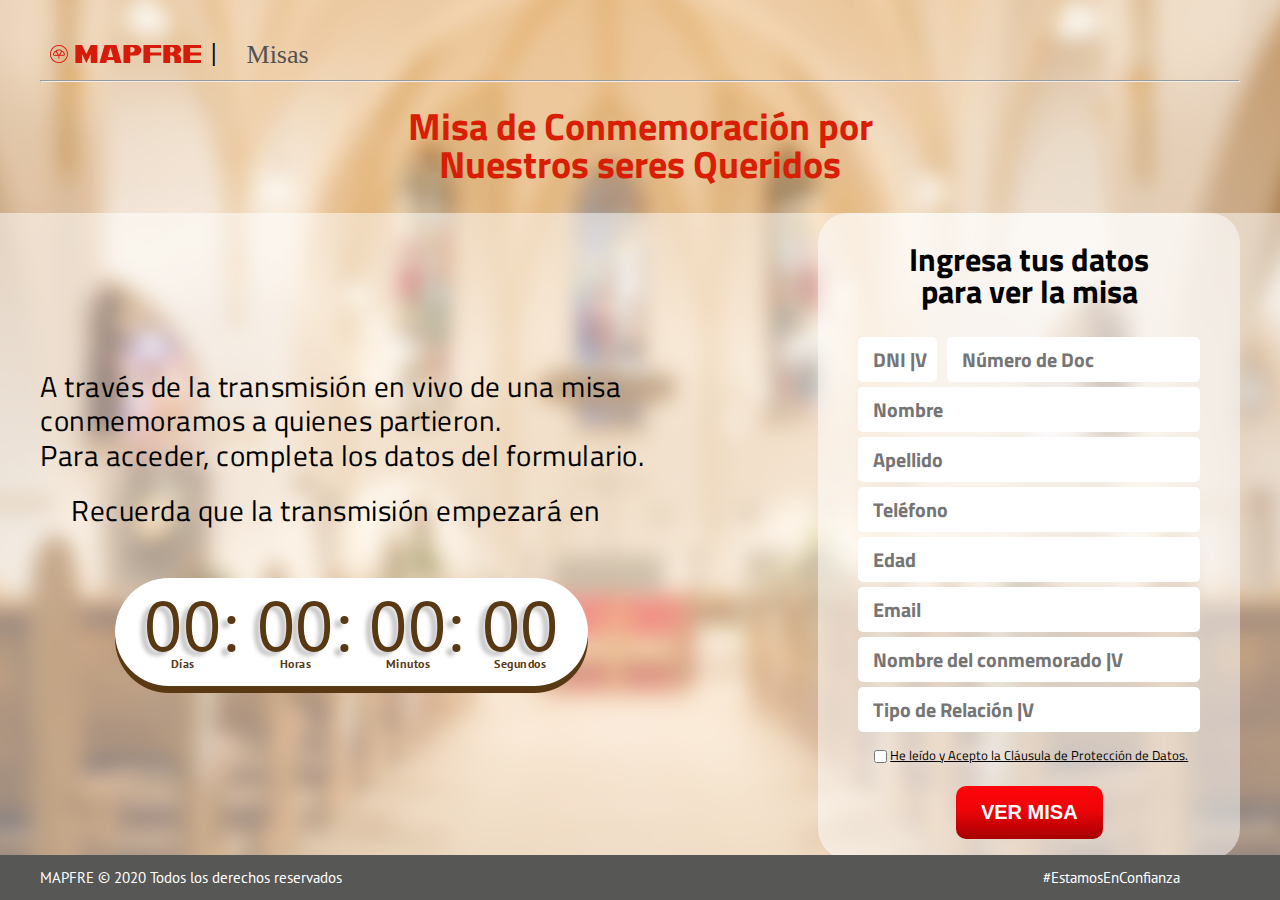
==== index.html @ 966a158f "se termina la pagina de inicio" ====
<!DOCTYPE html>
<html lang="en">
<head>
    <meta charset="UTF-8">
    <meta name="viewport" content="width=device-width, initial-scale=1.0">
    <title>Document</title>
    <link rel="stylesheet" href="css/reset.css">
    <link rel="stylesheet" href="css/main.css">
    <link rel="preconnect" href="https://fonts.gstatic.com">
    <link href="https://fonts.googleapis.com/css2?family=Titillium+Web:wght@600&display=swap" rel="stylesheet">
    <link href="https://fonts.googleapis.com/css2?family=PT+Sans&display=swap" rel="stylesheet">
</head>
<body>
    <!-- <div class="container"> -->
        <header class="header">
            <div class="header__container">
                <figure class="container-logo">
                    <img class="logo-mapfre" src="img/LOGO.png" alt="">
                </figure>
                <small class="simbolo">|</small>
                <p class="misas">Misas</p>
            </div>
            <hr class="header__linea-abajo">
        </header>
        <main class="main"> 
            <h1 class="titulo-conmemoracion">Misa de Conmemoración por <br> Nuestros seres Queridos</h1>
            <div class="main__container">
                <section class="container-section">
                    <div class="text-center">
                        <article class="text-main">
                            <p>A través de la transmisión en vivo de una misa conmemoramos a quienes partieron. 
                               <br> Para acceder, completa los datos del formulario.</p>
                            <p class="text-recuerda">Recuerda que la transmisión empezará en</p>
                            <div class="reset-contador" id="reset-contador">
                                <div class="container-contador" id="contador">
                                    <div class="contador">
                                        <p class="contador-numero" id="c-dias">00:</p>
                                        <p class="description">Días</p>
                                    </div>
                                    <div class="contador">
                                        <p class="contador-numero" id="c-horas">00:</p>
                                        <p class="description">Horas</p>
                                    </div>
                                    <div class="contador">
                                        <p class="contador-numero" id="c-minutos">00:</p>
                                        <p class="description">Minutos</p>
                                    </div>
                                    <div class="contador c-final">
                                        <p class="contador-numero" id="c-segundos">00</p>
                                        <p class="description-s">Segundos</p>
                                    </div>
                                </div>
                            </div>
                        </article>
                    </div>
                    <section class="container-form">
                        <form class="form" action="">
                            <h2 class="title-form">Ingresa tus datos para ver la misa</h2>
                            <div class="from__container-input">
                                <input class="form-input dni" placeholder="DNI |V" type="text">
                                <input class="form-input num-doc" placeholder="Número de Doc" type="text">
                            </div>
                            <input class="form-input" placeholder="Nombre" type="text">
                            <input class="form-input" placeholder="Apellido" type="text">
                            <input class="form-input" placeholder="Teléfono" type="text">
                            <input class="form-input" placeholder="Edad" type="text">
                            <input class="form-input" placeholder="Email" type="text">
                            <input class="form-input" placeholder="Nombre del conmemorado |V" type="text">
                            <input class="form-input" placeholder="Tipo de Relación |V" type="text">
                            <div class="container-condiciones">
                                <input type="checkbox" name="" id=""><p>He leído y Acepto la Cláusula de Protección de Datos.</p>
                            </div>
                            <button class="btn-vermisa">VER MISA</button>
                        </form>
                    </section>
                </section>
            </div>
        </main>
        <footer class="footer">
            <div class="container-footer">
                <p class="container-footer__reserva">MAPFRE © 2020 Todos los derechos reservados</p>
                <p class="container-footer__estamos">#EstamosEnConfianza</p>
            </div>
        </footer>
    <!-- </div> -->
</body>
<script src="js/main.js"></script>

</html>
---- css/main.css ----
html {
	box-sizing: border-box;
	font-size: 62.5%;
}

body {
	background-image: url('../img/fondo.png');
	background-position: center center;
	background-repeat: no-repeat;
	background-size: cover;
	height: 100vh;
	width: 100%;
}
/* .container {
} */
.header {
	padding-top: 40px;
	margin: 0 auto;
	width: 1200px;
}
.header__container {
	display: flex;
	justify-content: flex-start;
	align-items: center;
	padding: 0 10px;
}
.logo-mapfre {
}
.simbolo {
	margin-left: 10px;
	margin-right: 30px;
	font-size: 2.5rem;
	padding-bottom: 0.5rem;
	font-weight: bold;
}
.misas {
	font-size: 2.6rem;
	color: #515151;
}
.header__linea-abajo {
	margin-top: 1rem;
	background-color: white;
}

/* main */

.main {
	padding-top: 20px;
}

.titulo-conmemoracion {
	color: #d81e05;
	font-size: 3.8rem;
	font-weight: bolder;
	font-family: 'Titillium Web', sans-serif;
	margin: 0 auto;
	text-align: center;
	margin-bottom: 30px;
}
.main__container {
	width: 100%;
	/* height: 600px; */
	background-color: rgba(255, 255, 255, 0.5);
}

.container-section {
	margin: 0 auto;
	width: 1200px;
	display: flex;
}
.text-center {
}

.text-main {
	font-size: 2.9rem;
	font-family: 'Titillium Web', sans-serif;
	margin-top: 20%;
	line-height: 1.2;
	letter-spacing: 0.5px;
	width: 80%;
}
.text-recuerda {
	text-align: center;
	width: 95%;
	margin-top: 20px;
}
.container-contador {
	background-color: white;
	color: #593814;
	border-radius: 80px;
	text-align: center;
	display: flex;
	justify-content: center;
	padding: 0px 0px 10px;
	width: 76%;
	margin: 0 auto;
	margin-top: 50px;
	/* -webkit-box-shadow: 0px 7px 5px 0px rgba(89, 56, 20, 1);
	-moz-box-shadow: 0px 7px 5px 0px rgba(89, 56, 20, 1);
	box-shadow: 0px 7px 5px 0px rgba(89, 56, 20, 1); */
	-webkit-box-shadow: 0px 17px 0px 0px rgba(89, 56, 20, 1);
	-moz-box-shadow: 0px 17px 0px 0px rgba(89, 56, 20, 1);
	box-shadow: 0px 7px 0px 0px rgba(89, 56, 20, 1);
}

.contador {
	font-size: 7rem;
	font-family: 'PT Sans', sans-serif;
	display: flex;
	justify-content: center;
	flex-direction: column;
	margin-right: 20px;
}
.c-final {
	margin: 0;
}
.contador-numero {
	height: 75%;
	text-shadow: -6px 4px 4px rgba(0, 0, 0, 0.24);
}
.description {
	text-align: center;
	font-size: 1.2rem;
	padding-right: 15px;
	font-weight: bold;
}
.description-s {
	font-size: 1.2rem;
	font-weight: bold;
}

/* seccion del form*/

.container-form {
}

.form {
	padding: 30px 40px 20px 40px;
	background-color: rgba(255, 255, 255, 0.5);
	border-radius: 30px;
	display: flex;
	flex-direction: column;
}

.title-form {
	font-size: 3.2rem;
	font-weight: bold;
	font-family: 'Titillium Web', sans-serif;
	text-align: center;
	width: 80%;
	margin: 0 auto;
	margin-bottom: 30px;
}
.from__container-input {
	display: flex;
}
.dni {
	margin-right: 10px;
	width: 20%;
}
.num-doc {
	width: 80%;
}

.form-input {
	margin-bottom: 5px;
	padding: 7px 5px 7px 15px;
	font-weight: bold;
	font-size: 2rem;
	border: none;
	font-family: 'Titillium Web', sans-serif;
	outline: none;
	border-radius: 5px;
}

.container-condiciones {
	display: flex;
	justify-content: center;
	align-items: center;
	font-size: 1.4rem;
	margin: 10px 0;
}
.container-condiciones p {
	text-decoration: underline;
	font-family: 'Titillium Web', sans-serif;
	padding-bottom: 2px;
	font-size: 1.3rem;
}
.btn-vermisa {
	margin: 0 auto;
	margin-top: 10px;
	padding: 15px 25px;
	color: white;
	background: linear-gradient(
		to bottom,
		rgba(255, 5, 9, 1) 0%,
		rgba(239, 4, 8, 1) 44%,
		rgba(165, 0, 2, 1) 100%
	);
	font-size: 2rem;
	font-weight: bold;
	border-radius: 10px;
	border: red;
	outline: none;
}
.footer {
	background-color: #575756;
	margin-top: 30px;
	padding: 15px 0;
	position: fixed;
	left: 0px;
	bottom: 0px;
	width: 100%;
}
.container-footer {
	margin: 0 auto;
	width: 1200px;
	display: flex;
	justify-content: space-between;
	color: white;
}

.container-footer__reserva {
	font-size: 1.5rem;
	font-family: 'PT Sans', sans-serif;
}
.container-footer__estamos {
	padding-right: 60px;
	font-size: 1.5rem;
	font-family: 'PT Sans', sans-serif;
}
.reset-contador {
	margin-top: 30px;
}
.titulo-visualizar {
	color: #d81e05;
	font-size: 3.8rem;
	font-weight: bolder;
	font-family: 'Titillium Web', sans-serif;
	margin: 0 auto;
	text-align: center;
	margin-bottom: 30px;
}

/*Break point*/
@media only screen and (max-width: 1200px) {
	body {
		height: 100%;
	}

	.container-section {
		align-items: center;
		flex-direction: column;
	}
	.titulo-conmemoracion {
		font-size: 2.9rem;
	}
	.text-center {
		display: flex;
		justify-content: center;
	}
	.text-main {
		margin: 5%;
		text-align: center;
		width: 70%;
		font-size: 2.5rem;
	}
	.contador {
		font-size: 5rem;
	}
	.container-contador {
		padding-left: 30px;
	}

	.header {
		width: auto;
	}
	.container-footer {
		width: auto;
	}
	.container-section {
		width: auto;
	}
	.footer {
		background-color: #575756;
		margin-top: 30px;
		position: relative;
		padding: 15px 0;
		width: 100%;
	}
	.container-footer__reserva {
		padding-left: 20px;
	}
	.main__container {
		margin: 0 auto;
	}
	.form {
		margin-bottom: 20px;
	}
}
@media only screen and (max-width: 1024px) {
}
@media only screen and (max-width: 680px) {
	.text-main {
		width: 100%;
		line-height: 1.5;
		font-size: 2rem;
	}
	.titulo-visualizar {
		font-size: 3rem;
	}
	.container-contador {
		padding-left: 30px;
	}
	.contador {
		font-size: 4rem;
	}
	.description {
		font-size: 1rem;
	}
	.container-footer {
		display: flex;
		flex-direction: column-reverse;
	}
	.container-footer__estamos {
		padding-right: 0;
		padding-left: 20px;
		margin-bottom: 10px;
		font-size: 1.3rem;
	}
	.container-footer__reserva {
		font-size: 1.3rem;
	}
	.text-recuerda {
		margin: 0 auto;
		margin-top: 20px;
	}
}
@media only screen and (max-width: 420px) {
	.text-main {
		font-size: 1.5rem;
	}
	.titulo-conmemoracion {
		font-size: 2rem;
	}
	.title-form {
		font-size: 2rem;
	}
	.container-condiciones p {
		font-size: 1rem;
	}
	.container-contador {
		width: 85%;
	}
	.contador {
		font-size: 3rem;
	}
	.description {
		font-size: 1rem;
	}
	.form-input {
		padding: 5px 5px 5px 10px;
		font-size: 1.5rem;
	}
	.dni {
		width: 30%;
	}
	.container-contador {
		margin-top: 30px;
	}
	.header {
		padding-top: 20px;
	}
	.logo-mapfre {
		width: 100%;
	}
	.container-logo {
		width: 30%;
	}
	.misas {
		font-size: 2rem;
	}
	.simbolo {
		margin-right: 10px;
	}
	.titulo-visualizar {
		font-size: 2rem;
	}
}
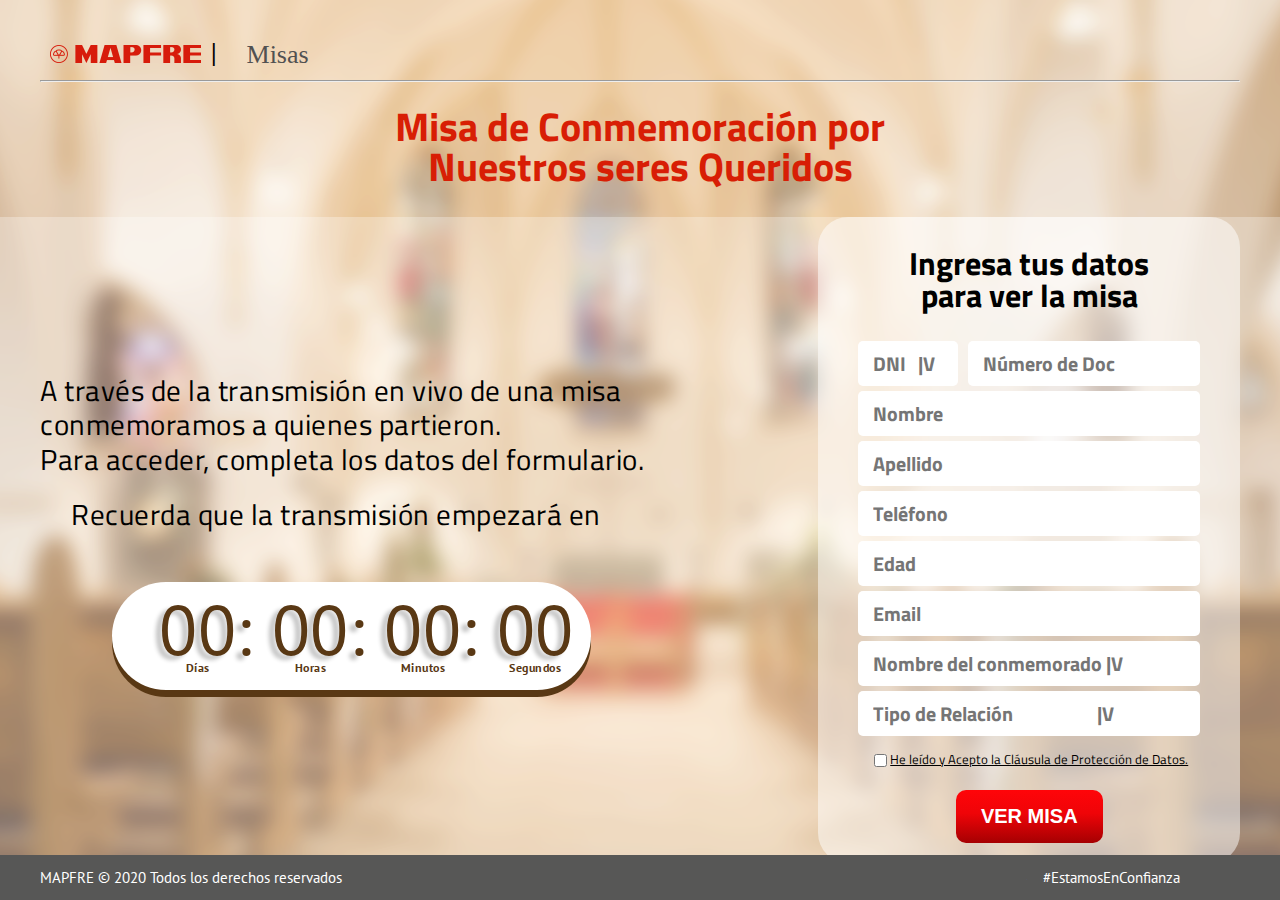
==== commit ca51f493: "change" ====
--- a/index.html
+++ b/index.html
@@ -7,7 +7,8 @@
     <link rel="stylesheet" href="css/reset.css">
     <link rel="stylesheet" href="css/main.css">
     <link rel="preconnect" href="https://fonts.gstatic.com">
-    <link href="https://fonts.googleapis.com/css2?family=Titillium+Web:wght@600&display=swap" rel="stylesheet">
+    <link rel="preconnect" href="https://fonts.gstatic.com">
+    <link href="https://fonts.googleapis.com/css2?family=Titillium+Web:wght@700&display=swap" rel="stylesheet">
     <link href="https://fonts.googleapis.com/css2?family=PT+Sans&display=swap" rel="stylesheet">
 </head>
 <body>
@@ -57,7 +58,7 @@
                         <form class="form" action="">
                             <h2 class="title-form">Ingresa tus datos para ver la misa</h2>
                             <div class="from__container-input">
-                                <input class="form-input dni" placeholder="DNI |V" type="text">
+                                <input class="form-input dni" placeholder="DNI   |V" type="text">
                                 <input class="form-input num-doc" placeholder="Número de Doc" type="text">
                             </div>
                             <input class="form-input" placeholder="Nombre" type="text">
@@ -66,11 +67,11 @@
                             <input class="form-input" placeholder="Edad" type="text">
                             <input class="form-input" placeholder="Email" type="text">
                             <input class="form-input" placeholder="Nombre del conmemorado |V" type="text">
-                            <input class="form-input" placeholder="Tipo de Relación |V" type="text">
+                            <input class="form-input" placeholder="Tipo de Relación                     |V" type="text">
                             <div class="container-condiciones">
                                 <input type="checkbox" name="" id=""><p>He leído y Acepto la Cláusula de Protección de Datos.</p>
                             </div>
-                            <button class="btn-vermisa">VER MISA</button>
+                            <button class="btn-vermisa" id="btn-formulario">VER MISA</button>
                         </form>
                     </section>
                 </section>
--- a/css/main.css
+++ b/css/main.css
@@ -4,7 +4,7 @@
 }
 
 body {
-	background-image: url('../img/fondo.png');
+	background-image: url('../img/fondo2.png');
 	background-position: center center;
 	background-repeat: no-repeat;
 	background-size: cover;
@@ -50,7 +50,7 @@
 
 .titulo-conmemoracion {
 	color: #d81e05;
-	font-size: 3.8rem;
+	font-size: 4rem;
 	font-weight: bolder;
 	font-family: 'Titillium Web', sans-serif;
 	margin: 0 auto;
@@ -60,7 +60,7 @@
 .main__container {
 	width: 100%;
 	/* height: 600px; */
-	background-color: rgba(255, 255, 255, 0.5);
+	background-color: rgba(255, 255, 255, 0.3);
 }
 
 .container-section {
@@ -91,8 +91,8 @@
 	text-align: center;
 	display: flex;
 	justify-content: center;
-	padding: 0px 0px 10px;
-	width: 76%;
+	padding: 0px 0px 10px 30px;
+	width: 72%;
 	margin: 0 auto;
 	margin-top: 50px;
 	/* -webkit-box-shadow: 0px 7px 5px 0px rgba(89, 56, 20, 1);
@@ -156,7 +156,7 @@
 }
 .dni {
 	margin-right: 10px;
-	width: 20%;
+	width: 30%;
 }
 .num-doc {
 	width: 80%;
@@ -270,6 +270,7 @@
 	}
 	.container-contador {
 		padding-left: 30px;
+		width: 70%;
 	}
 
 	.header {
@@ -351,6 +352,7 @@
 	}
 	.container-contador {
 		width: 85%;
+		padding-top: 10px;
 	}
 	.contador {
 		font-size: 3rem;
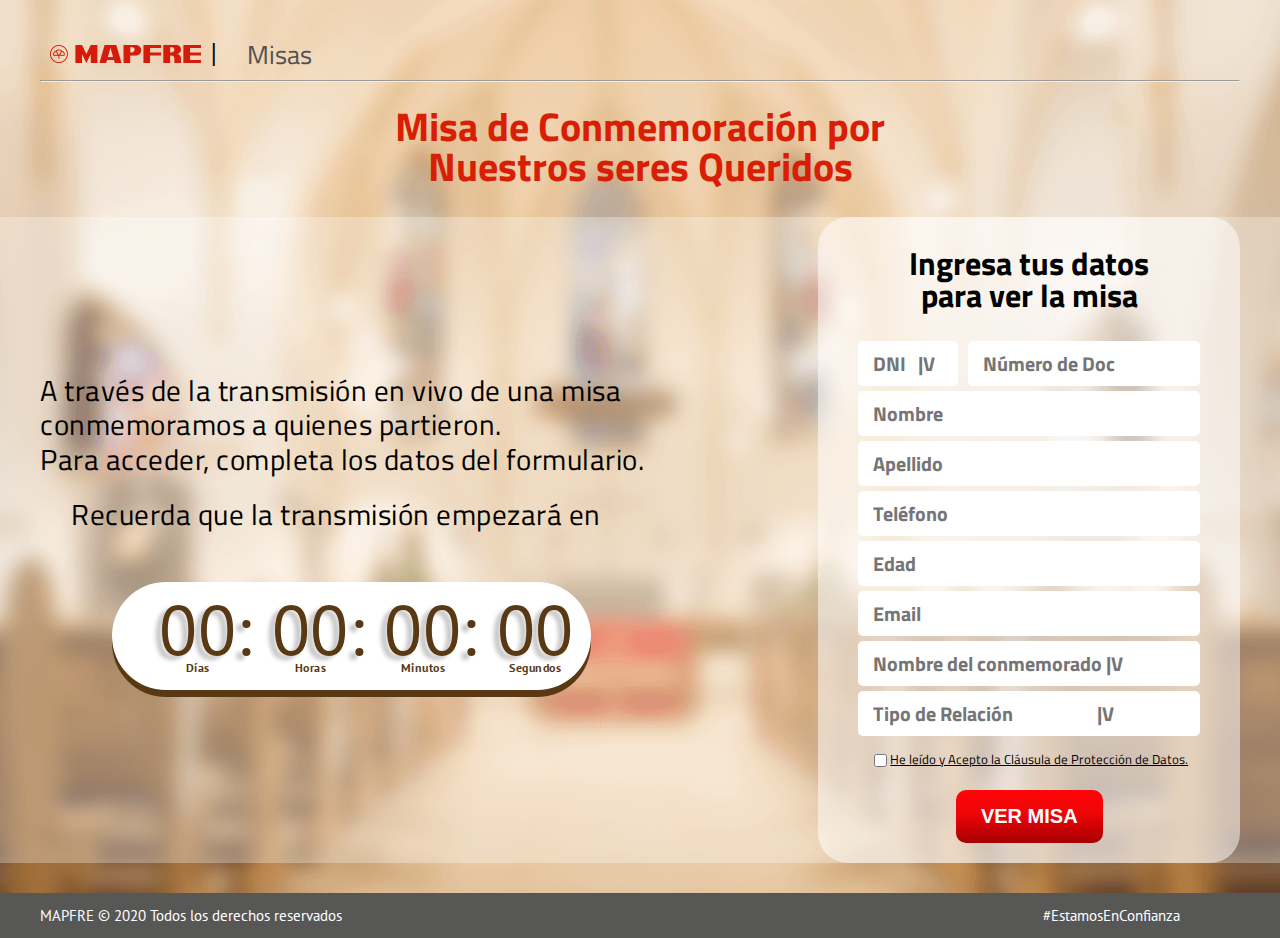
==== commit aa2b6c15: "se corrige pagina asistencia" ====
--- a/index.html
+++ b/index.html
@@ -4,12 +4,10 @@
     <meta charset="UTF-8">
     <meta name="viewport" content="width=device-width, initial-scale=1.0">
     <title>Document</title>
+    <link href="https://fonts.googleapis.com/css2?family=Titillium+Web:wght@700&display=swap" rel="stylesheet">
+    <link href="https://fonts.googleapis.com/css2?family=PT+Sans&display=swap" rel="stylesheet">
     <link rel="stylesheet" href="css/reset.css">
     <link rel="stylesheet" href="css/main.css">
-    <link rel="preconnect" href="https://fonts.gstatic.com">
-    <link rel="preconnect" href="https://fonts.gstatic.com">
-    <link href="https://fonts.googleapis.com/css2?family=Titillium+Web:wght@700&display=swap" rel="stylesheet">
-    <link href="https://fonts.googleapis.com/css2?family=PT+Sans&display=swap" rel="stylesheet">
 </head>
 <body>
     <!-- <div class="container"> -->
--- a/css/main.css
+++ b/css/main.css
@@ -24,8 +24,7 @@
 	align-items: center;
 	padding: 0 10px;
 }
-.logo-mapfre {
-}
+
 .simbolo {
 	margin-left: 10px;
 	margin-right: 30px;
@@ -36,6 +35,7 @@
 .misas {
 	font-size: 2.6rem;
 	color: #515151;
+	font-family: 'Titillium Web', sans-serif;
 }
 .header__linea-abajo {
 	margin-top: 1rem;
@@ -67,8 +67,6 @@
 	margin: 0 auto;
 	width: 1200px;
 	display: flex;
-}
-.text-center {
 }
 
 .text-main {
@@ -389,3 +387,13 @@
 		font-size: 2rem;
 	}
 }
+
+/*height*/
+@media screen and (max-height: 930px) {
+	body {
+		height: 100%;
+	}
+	.footer {
+		position: relative;
+	}
+}
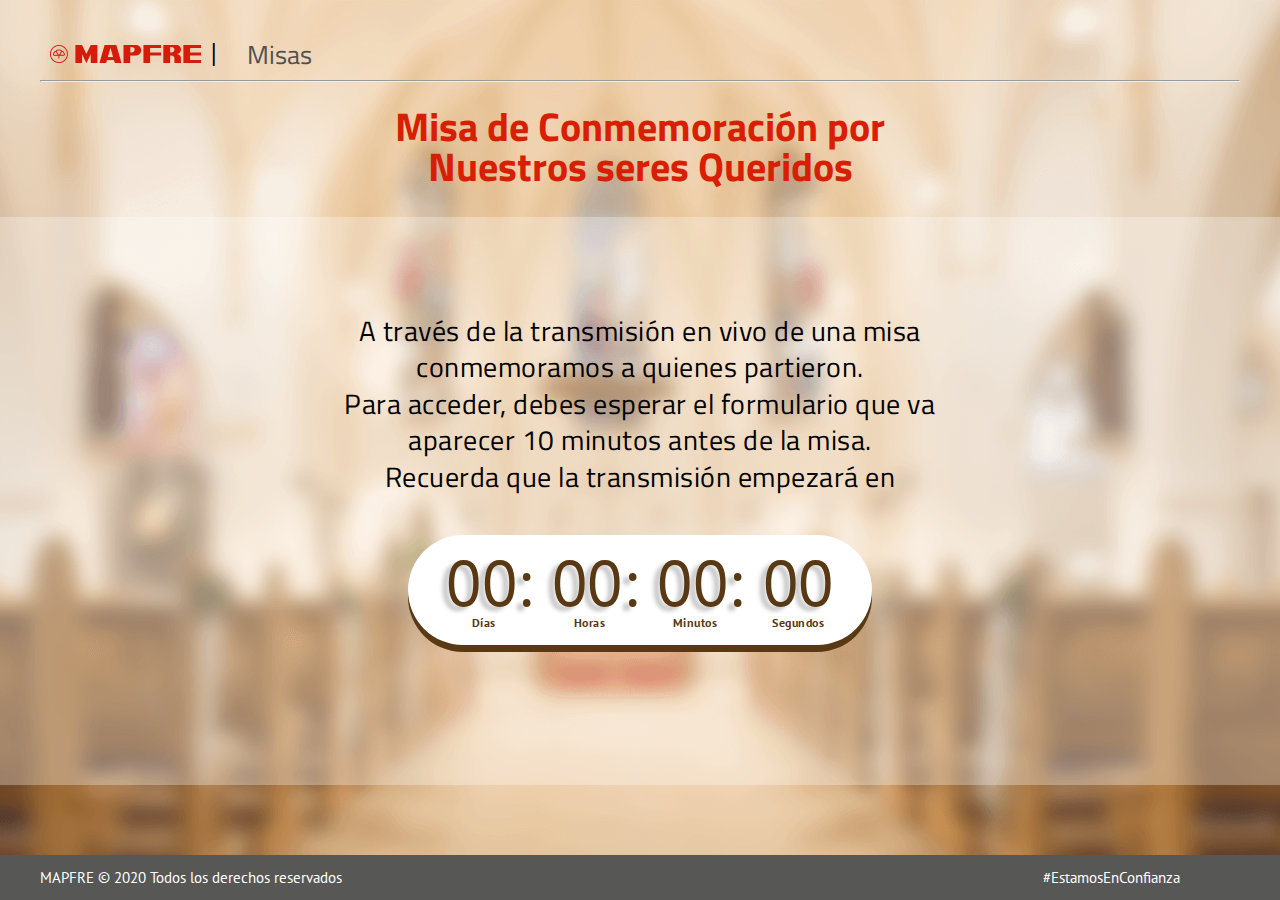
==== commit 4c494fb8: "se corrige, segun lo propuesto." ====
--- a/index.html
+++ b/index.html
@@ -27,8 +27,10 @@
                 <section class="container-section">
                     <div class="text-center">
                         <article class="text-main">
-                            <p>A través de la transmisión en vivo de una misa conmemoramos a quienes partieron. 
-                               <br> Para acceder, completa los datos del formulario.</p>
+                            <h1 class="titulo-oculto">Misa de Conmemoración por <br> Nuestros seres Queridos</h1>
+                            <p class="text-main__trasmision">A través de la transmisión en vivo de una misa conmemoramos a quienes partieron. 
+                               <br> Para acceder, debes esperar el formulario que va
+                                aparecer 10 minutos antes de la misa.</p>
                             <p class="text-recuerda">Recuerda que la transmisión empezará en</p>
                             <div class="reset-contador" id="reset-contador">
                                 <div class="container-contador" id="contador">
@@ -44,7 +46,7 @@
                                         <p class="contador-numero" id="c-minutos">00:</p>
                                         <p class="description">Minutos</p>
                                     </div>
-                                    <div class="contador c-final">
+                                    <div class="contador-segundo">
                                         <p class="contador-numero" id="c-segundos">00</p>
                                         <p class="description-s">Segundos</p>
                                     </div>
@@ -52,7 +54,7 @@
                             </div>
                         </article>
                     </div>
-                    <section class="container-form">
+                    <!-- <section class="container-form">
                         <form class="form" action="">
                             <h2 class="title-form">Ingresa tus datos para ver la misa</h2>
                             <div class="from__container-input">
@@ -71,7 +73,7 @@
                             </div>
                             <button class="btn-vermisa" id="btn-formulario">VER MISA</button>
                         </form>
-                    </section>
+                    </section> -->
                 </section>
             </div>
         </main>
--- a/css/main.css
+++ b/css/main.css
@@ -24,7 +24,8 @@
 	align-items: center;
 	padding: 0 10px;
 }
-
+.logo-mapfre {
+}
 .simbolo {
 	margin-left: 10px;
 	margin-right: 30px;
@@ -48,7 +49,8 @@
 	padding-top: 20px;
 }
 
-.titulo-conmemoracion {
+.titulo-conmemoracion,
+.titulo-oculto {
 	color: #d81e05;
 	font-size: 4rem;
 	font-weight: bolder;
@@ -56,6 +58,9 @@
 	margin: 0 auto;
 	text-align: center;
 	margin-bottom: 30px;
+}
+.titulo-oculto {
+	display: none;
 }
 .main__container {
 	width: 100%;
@@ -67,20 +72,34 @@
 	margin: 0 auto;
 	width: 1200px;
 	display: flex;
+	justify-content: center;
+}
+.text-center {
+	padding-top: 8%;
+	padding-bottom: 10%;
 }
 
 .text-main {
-	font-size: 2.9rem;
-	font-family: 'Titillium Web', sans-serif;
-	margin-top: 20%;
-	line-height: 1.2;
+	font-size: 2.8rem;
+	font-family: 'Titillium Web', sans-serif;
+	line-height: 1.3;
 	letter-spacing: 0.5px;
+	width: 73%;
+	padding-bottom: 20px;
+	margin: 0 auto;
+}
+.text-main__trasmision {
+	text-align: center;
+	margin-bottom: 10px;
 	width: 80%;
-}
+	margin: 0 auto;
+}
+
 .text-recuerda {
 	text-align: center;
 	width: 95%;
-	margin-top: 20px;
+	margin-top: 25px;
+	margin: 0 auto;
 }
 .container-contador {
 	background-color: white;
@@ -89,10 +108,10 @@
 	text-align: center;
 	display: flex;
 	justify-content: center;
-	padding: 0px 0px 10px 30px;
-	width: 72%;
-	margin: 0 auto;
-	margin-top: 50px;
+	padding: 0px 0px 10px 0px;
+	width: 60%;
+	margin: 0 auto;
+	margin-top: 40px;
 	/* -webkit-box-shadow: 0px 7px 5px 0px rgba(89, 56, 20, 1);
 	-moz-box-shadow: 0px 7px 5px 0px rgba(89, 56, 20, 1);
 	box-shadow: 0px 7px 5px 0px rgba(89, 56, 20, 1); */
@@ -101,17 +120,19 @@
 	box-shadow: 0px 7px 0px 0px rgba(89, 56, 20, 1);
 }
 
-.contador {
-	font-size: 7rem;
+.contador,
+.contador-segundo {
+	font-size: 6.5rem;
 	font-family: 'PT Sans', sans-serif;
 	display: flex;
 	justify-content: center;
 	flex-direction: column;
 	margin-right: 20px;
 }
-.c-final {
+.contador-segundo {
 	margin: 0;
 }
+
 .contador-numero {
 	height: 75%;
 	text-shadow: -6px 4px 4px rgba(0, 0, 0, 0.24);
@@ -119,8 +140,11 @@
 .description {
 	text-align: center;
 	font-size: 1.2rem;
-	padding-right: 15px;
-	font-weight: bold;
+	padding-right: 10px;
+	font-weight: bold;
+}
+.c-segundos {
+	padding-right: 0;
 }
 .description-s {
 	font-size: 1.2rem;
@@ -133,7 +157,7 @@
 }
 
 .form {
-	padding: 30px 40px 20px 40px;
+	padding: 30px 40px 60px 40px;
 	background-color: rgba(255, 255, 255, 0.5);
 	border-radius: 30px;
 	display: flex;
@@ -147,7 +171,7 @@
 	text-align: center;
 	width: 80%;
 	margin: 0 auto;
-	margin-bottom: 30px;
+	margin-bottom: 20px;
 }
 .from__container-input {
 	display: flex;
@@ -162,7 +186,7 @@
 
 .form-input {
 	margin-bottom: 5px;
-	padding: 7px 5px 7px 15px;
+	padding: 0px 0px 0px 15px;
 	font-weight: bold;
 	font-size: 2rem;
 	border: none;
@@ -181,6 +205,7 @@
 .container-condiciones p {
 	text-decoration: underline;
 	font-family: 'Titillium Web', sans-serif;
+	color: rgba(0, 0, 0, 0.7);
 	padding-bottom: 2px;
 	font-size: 1.3rem;
 }
@@ -243,8 +268,15 @@
 /*Break point*/
 @media only screen and (max-width: 1200px) {
 	body {
-		height: 100%;
-	}
+		/* height: 100%; */
+	}
+	/* .footer {
+		background-color: #575756;
+		margin-top: 30px;
+		position: relative;
+		padding: 15px 0;
+		width: 100%;
+	} */
 
 	.container-section {
 		align-items: center;
@@ -263,11 +295,12 @@
 		width: 70%;
 		font-size: 2.5rem;
 	}
-	.contador {
+	.contador,
+	.contador-segundo {
 		font-size: 5rem;
 	}
 	.container-contador {
-		padding-left: 30px;
+		/* padding-left: 30px; */
 		width: 70%;
 	}
 
@@ -280,19 +313,16 @@
 	.container-section {
 		width: auto;
 	}
-	.footer {
-		background-color: #575756;
-		margin-top: 30px;
-		position: relative;
-		padding: 15px 0;
-		width: 100%;
-	}
+
 	.container-footer__reserva {
 		padding-left: 20px;
 	}
 	.main__container {
 		margin: 0 auto;
 	}
+	.text-main__trasmision {
+		width: 100%;
+	}
 	.form {
 		margin-bottom: 20px;
 	}
@@ -300,18 +330,35 @@
 @media only screen and (max-width: 1024px) {
 }
 @media only screen and (max-width: 680px) {
+	.main {
+		padding: 0;
+	}
+	.header__linea-abajo {
+		margin-bottom: 0;
+		margin-top: 20px;
+	}
 	.text-main {
 		width: 100%;
 		line-height: 1.5;
 		font-size: 2rem;
 	}
+
 	.titulo-visualizar {
 		font-size: 3rem;
 	}
+	.titulo-conmemoracion {
+		display: none;
+	}
+	.titulo-oculto {
+		display: block;
+		font-size: 2.9rem;
+	}
 	.container-contador {
-		padding-left: 30px;
-	}
-	.contador {
+		/* padding-left: 30px; */
+		width: 75%;
+	}
+	.contador,
+	.contador-segundo {
 		font-size: 4rem;
 	}
 	.description {
@@ -337,22 +384,35 @@
 }
 @media only screen and (max-width: 420px) {
 	.text-main {
-		font-size: 1.5rem;
-	}
-	.titulo-conmemoracion {
+		font-size: 1.7rem;
+		line-height: 1.1;
+	}
+	/* .titulo-conmemoracion {
+		font-size: 2rem;
+	} */
+	.titulo-oculto {
 		font-size: 2rem;
 	}
 	.title-form {
 		font-size: 2rem;
+	}
+	.text-main__trasmision {
+		width: 95%;
 	}
 	.container-condiciones p {
 		font-size: 1rem;
 	}
+	.text-center {
+		padding-top: 20%;
+		padding-bottom: 55%;
+	}
 	.container-contador {
-		width: 85%;
+		width: 100%;
 		padding-top: 10px;
-	}
-	.contador {
+		padding-left: 10px;
+	}
+	.contador,
+	.contador-segundo {
 		font-size: 3rem;
 	}
 	.description {
@@ -389,11 +449,11 @@
 }
 
 /*height*/
-@media screen and (max-height: 930px) {
+@media screen and (max-height: 712px) {
 	body {
 		height: 100%;
 	}
-	.footer {
-		position: relative;
-	}
-}
+	.text-main {
+		padding-bottom: 200px;
+	}
+}
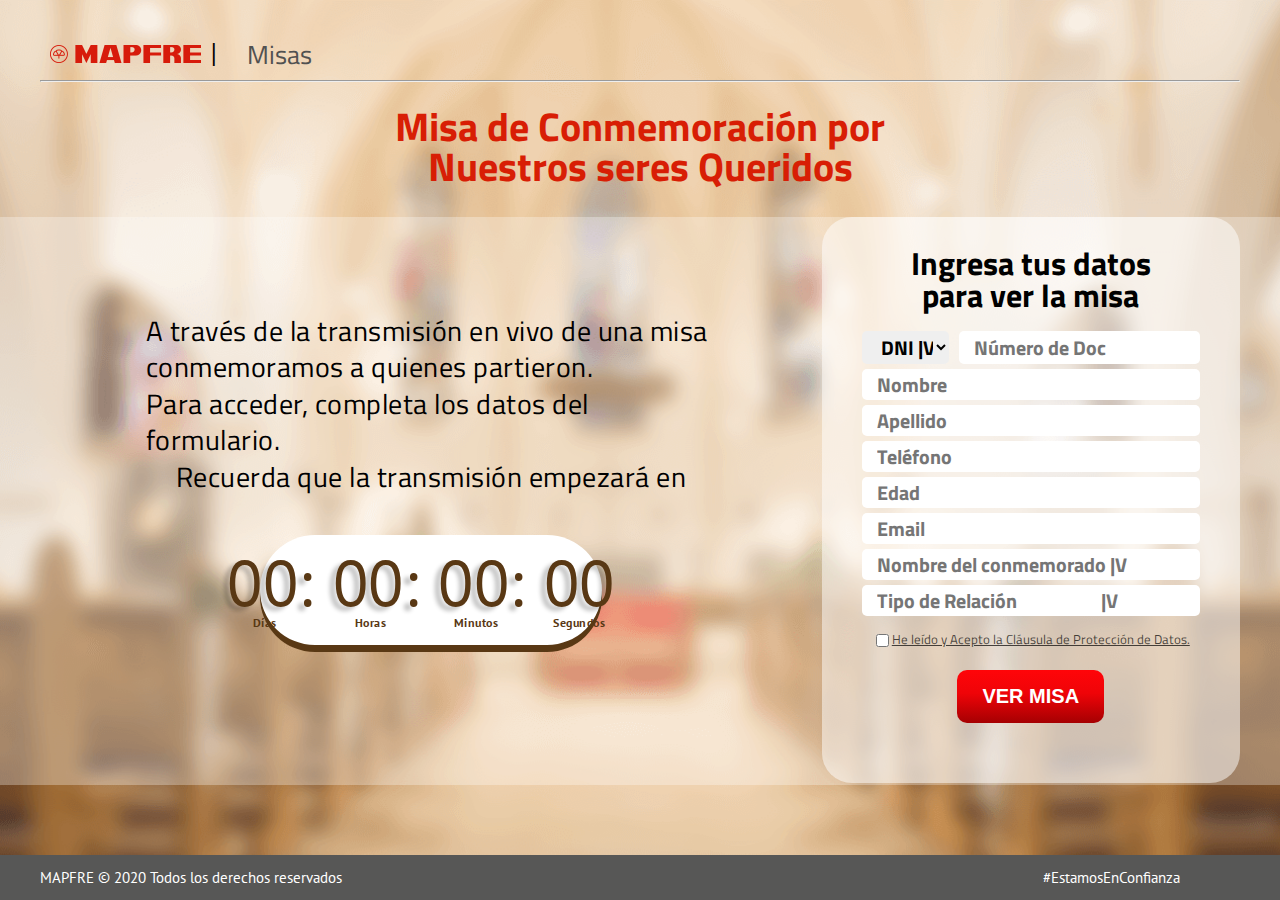
==== commit 33f82649: "se agrega mas documentos en el combo" ====
--- a/index.html
+++ b/index.html
@@ -27,10 +27,8 @@
                 <section class="container-section">
                     <div class="text-center">
                         <article class="text-main">
-                            <h1 class="titulo-oculto">Misa de Conmemoración por <br> Nuestros seres Queridos</h1>
-                            <p class="text-main__trasmision">A través de la transmisión en vivo de una misa conmemoramos a quienes partieron. 
-                               <br> Para acceder, debes esperar el formulario que va
-                                aparecer 10 minutos antes de la misa.</p>
+                            <p>A través de la transmisión en vivo de una misa conmemoramos a quienes partieron. 
+                               <br> Para acceder, completa los datos del formulario.</p>
                             <p class="text-recuerda">Recuerda que la transmisión empezará en</p>
                             <div class="reset-contador" id="reset-contador">
                                 <div class="container-contador" id="contador">
@@ -46,7 +44,7 @@
                                         <p class="contador-numero" id="c-minutos">00:</p>
                                         <p class="description">Minutos</p>
                                     </div>
-                                    <div class="contador-segundo">
+                                    <div class="contador c-final">
                                         <p class="contador-numero" id="c-segundos">00</p>
                                         <p class="description-s">Segundos</p>
                                     </div>
@@ -54,11 +52,16 @@
                             </div>
                         </article>
                     </div>
-                    <!-- <section class="container-form">
+                    <section class="container-form">
                         <form class="form" action="">
                             <h2 class="title-form">Ingresa tus datos para ver la misa</h2>
                             <div class="from__container-input">
-                                <input class="form-input dni" placeholder="DNI   |V" type="text">
+                                <!-- <input class="form-input dni" placeholder="DNI   |V" type="text"> -->
+                                <select class="form-input dni" placeholder="DNI   |V" type="text" name="" id="">
+                                    <option value="">DNI   |V</option>
+                                    <option value="">CEX   |V</option>
+                                    <option value="">PAS   |V</option>
+                                </select>
                                 <input class="form-input num-doc" placeholder="Número de Doc" type="text">
                             </div>
                             <input class="form-input" placeholder="Nombre" type="text">
@@ -73,7 +76,7 @@
                             </div>
                             <button class="btn-vermisa" id="btn-formulario">VER MISA</button>
                         </form>
-                    </section> -->
+                    </section>
                 </section>
             </div>
         </main>
@@ -86,5 +89,5 @@
     <!-- </div> -->
 </body>
 <script src="js/main.js"></script>
-
+<script src="js/btnVer.js"></script>
 </html>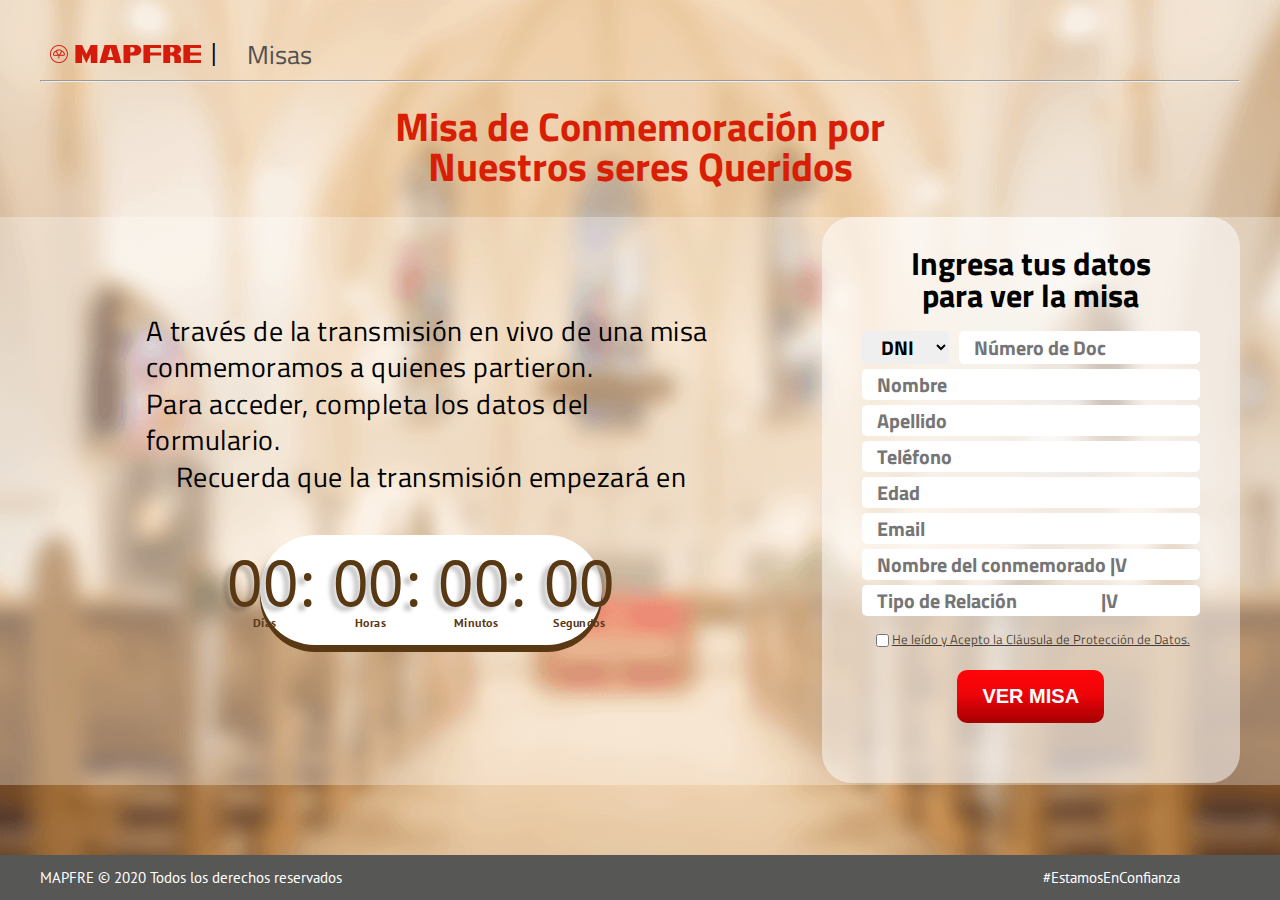
==== commit 08821566: "se corrige el combobox" ====
--- a/index.html
+++ b/index.html
@@ -58,9 +58,9 @@
                             <div class="from__container-input">
                                 <!-- <input class="form-input dni" placeholder="DNI   |V" type="text"> -->
                                 <select class="form-input dni" placeholder="DNI   |V" type="text" name="" id="">
-                                    <option value="">DNI   |V</option>
-                                    <option value="">CEX   |V</option>
-                                    <option value="">PAS   |V</option>
+                                    <option value="">DNI</option>
+                                    <option value="">CEX</option>
+                                    <option value="">PAS</option>
                                 </select>
                                 <input class="form-input num-doc" placeholder="Número de Doc" type="text">
                             </div>
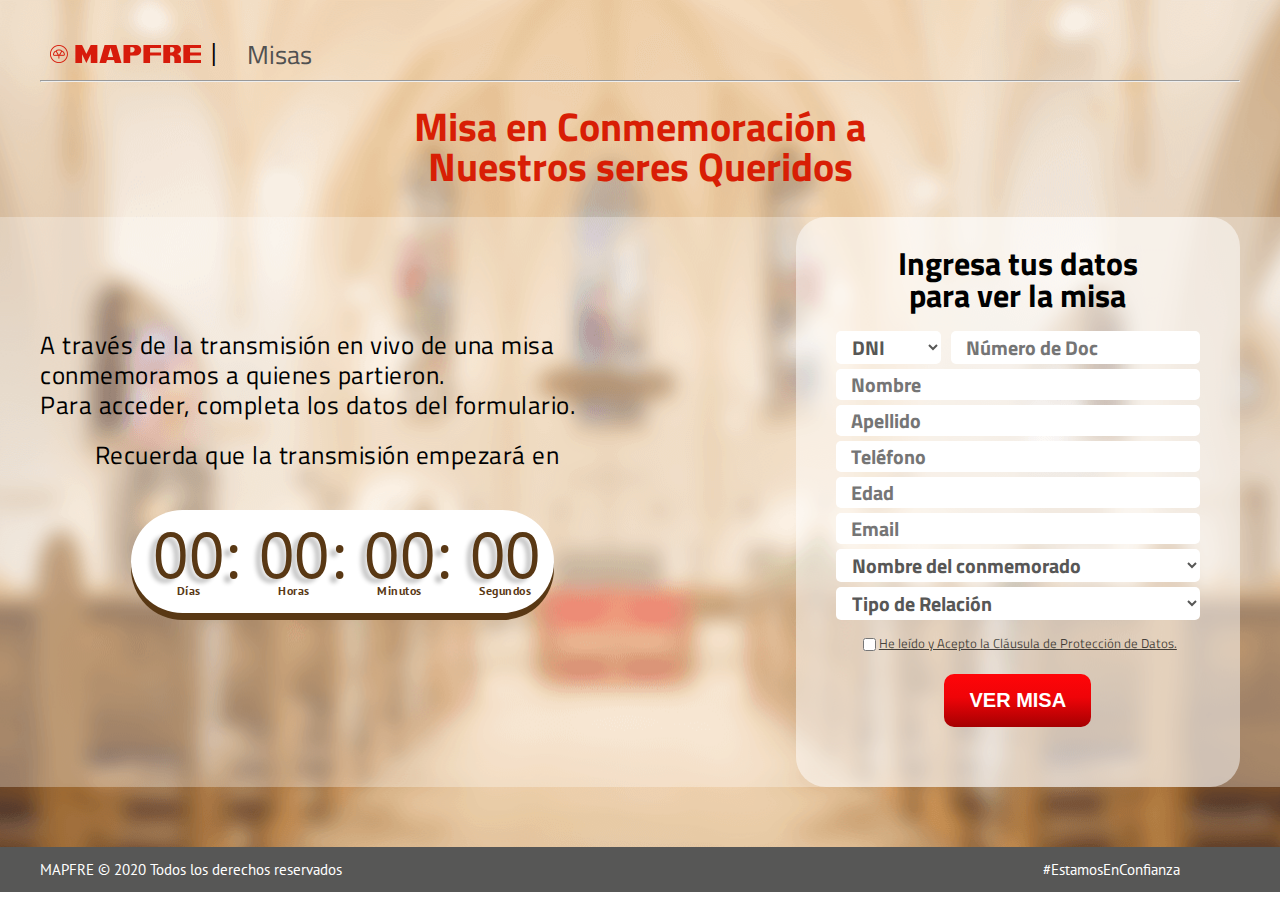
==== commit 7ab57740: "se agrega cambios" ====
--- a/index.html
+++ b/index.html
@@ -22,7 +22,7 @@
             <hr class="header__linea-abajo">
         </header>
         <main class="main"> 
-            <h1 class="titulo-conmemoracion">Misa de Conmemoración por <br> Nuestros seres Queridos</h1>
+            <h1 class="titulo-conmemoracion">Misa en Conmemoración a <br> Nuestros seres Queridos</h1>
             <div class="main__container">
                 <section class="container-section">
                     <div class="text-center">
@@ -57,7 +57,7 @@
                             <h2 class="title-form">Ingresa tus datos para ver la misa</h2>
                             <div class="from__container-input">
                                 <!-- <input class="form-input dni" placeholder="DNI   |V" type="text"> -->
-                                <select class="form-input dni" placeholder="DNI   |V" type="text" name="" id="">
+                                <select class="dni" placeholder="DNI   |V" type="text" name="" id="">
                                     <option value="">DNI</option>
                                     <option value="">CEX</option>
                                     <option value="">PAS</option>
@@ -69,8 +69,18 @@
                             <input class="form-input" placeholder="Teléfono" type="text">
                             <input class="form-input" placeholder="Edad" type="text">
                             <input class="form-input" placeholder="Email" type="text">
-                            <input class="form-input" placeholder="Nombre del conmemorado |V" type="text">
-                            <input class="form-input" placeholder="Tipo de Relación                     |V" type="text">
+                            <select class="conmemorado" type="text" name="" id="">
+                                <option value="">Nombre del conmemorado</option>
+                                <option value="">Enrique Montano</option>
+                                <option value="">Alonso Montano</option>
+                            </select>
+                            <select class="tipo" type="text" name="" id="">
+                                <option value="">Tipo de Relación</option>
+                                <option value="">Familiar</option>
+                                <option value="">Amigo</option>
+                            </select>
+                            <!-- <input class="form-input" placeholder="Nombre del conmemorado" type="text">
+                            <input class="form-input" placeholder="Tipo de Relación" type="text"> -->
                             <div class="container-condiciones">
                                 <input type="checkbox" name="" id=""><p>He leído y Acepto la Cláusula de Protección de Datos.</p>
                             </div>
--- a/css/main.css
+++ b/css/main.css
@@ -24,8 +24,7 @@
 	align-items: center;
 	padding: 0 10px;
 }
-.logo-mapfre {
-}
+
 .simbolo {
 	margin-left: 10px;
 	margin-right: 30px;
@@ -49,8 +48,7 @@
 	padding-top: 20px;
 }
 
-.titulo-conmemoracion,
-.titulo-oculto {
+.titulo-conmemoracion {
 	color: #d81e05;
 	font-size: 4rem;
 	font-weight: bolder;
@@ -58,9 +56,6 @@
 	margin: 0 auto;
 	text-align: center;
 	margin-bottom: 30px;
-}
-.titulo-oculto {
-	display: none;
 }
 .main__container {
 	width: 100%;
@@ -72,34 +67,21 @@
 	margin: 0 auto;
 	width: 1200px;
 	display: flex;
-	justify-content: center;
-}
-.text-center {
-	padding-top: 8%;
-	padding-bottom: 10%;
 }
 
 .text-main {
-	font-size: 2.8rem;
-	font-family: 'Titillium Web', sans-serif;
-	line-height: 1.3;
+	font-size: 2.5rem;
+	font-family: 'Titillium Web', sans-serif;
+	margin-top: 15%;
+	line-height: 1.2;
 	letter-spacing: 0.5px;
-	width: 73%;
+	width: 80%;
 	padding-bottom: 20px;
-	margin: 0 auto;
-}
-.text-main__trasmision {
-	text-align: center;
-	margin-bottom: 10px;
-	width: 80%;
-	margin: 0 auto;
-}
-
+}
 .text-recuerda {
 	text-align: center;
 	width: 95%;
-	margin-top: 25px;
-	margin: 0 auto;
+	margin-top: 20px;
 }
 .container-contador {
 	background-color: white;
@@ -108,8 +90,8 @@
 	text-align: center;
 	display: flex;
 	justify-content: center;
-	padding: 0px 0px 10px 0px;
-	width: 60%;
+	padding: 0px 0px 10px 30px;
+	width: 65%;
 	margin: 0 auto;
 	margin-top: 40px;
 	/* -webkit-box-shadow: 0px 7px 5px 0px rgba(89, 56, 20, 1);
@@ -130,7 +112,7 @@
 	margin-right: 20px;
 }
 .contador-segundo {
-	margin: 0;
+	margin-right: 30px;
 }
 
 .contador-numero {
@@ -140,11 +122,8 @@
 .description {
 	text-align: center;
 	font-size: 1.2rem;
-	padding-right: 10px;
-	font-weight: bold;
-}
-.c-segundos {
-	padding-right: 0;
+	padding-right: 15px;
+	font-weight: bold;
 }
 .description-s {
 	font-size: 1.2rem;
@@ -152,9 +131,6 @@
 }
 
 /* seccion del form*/
-
-.container-form {
-}
 
 .form {
 	padding: 30px 40px 60px 40px;
@@ -177,9 +153,33 @@
 	display: flex;
 }
 .dni {
+	margin-bottom: 5px;
+	padding: 0px 0px 0px 12px;
+	font-weight: bold;
+	font-size: 2rem;
+	border: none;
+	font-family: 'Titillium Web', sans-serif;
+	outline: none;
+	border-radius: 5px;
 	margin-right: 10px;
-	width: 30%;
-}
+	width: 35%;
+	background-color: white;
+	color: #575756;
+}
+.tipo,
+.conmemorado {
+	margin-bottom: 5px;
+	padding: 0px 0px 0px 12px;
+	font-weight: bold;
+	font-size: 2rem;
+	border: none;
+	font-family: 'Titillium Web', sans-serif;
+	outline: none;
+	border-radius: 5px;
+	background-color: white;
+	color: #575756;
+}
+
 .num-doc {
 	width: 80%;
 }
@@ -268,61 +268,60 @@
 /*Break point*/
 @media only screen and (max-width: 1200px) {
 	body {
-		/* height: 100%; */
-	}
-	/* .footer {
+		height: 100%;
+	}
+
+	.container-section {
+		align-items: center;
+		flex-direction: column;
+	}
+	.titulo-conmemoracion {
+		font-size: 2.9rem;
+	}
+	.text-center {
+		display: flex;
+		justify-content: center;
+	}
+	.text-main {
+		margin: 5%;
+		text-align: center;
+		width: 70%;
+		font-size: 2.5rem;
+	}
+	.contador,
+	.contador-segundo {
+		font-size: 5rem;
+	}
+	.contador-segundo {
+		margin-right: 15px;
+	}
+	.container-contador {
+		padding-left: 30px;
+		width: 70%;
+	}
+
+	.header {
+		width: auto;
+	}
+	.container-footer {
+		width: auto;
+	}
+	.container-section {
+		width: auto;
+	}
+	.footer {
 		background-color: #575756;
 		margin-top: 30px;
 		position: relative;
 		padding: 15px 0;
 		width: 100%;
-	} */
-
-	.container-section {
-		align-items: center;
-		flex-direction: column;
-	}
-	.titulo-conmemoracion {
-		font-size: 2.9rem;
-	}
-	.text-center {
-		display: flex;
-		justify-content: center;
-	}
-	.text-main {
-		margin: 5%;
-		text-align: center;
-		width: 70%;
-		font-size: 2.5rem;
-	}
-	.contador,
-	.contador-segundo {
-		font-size: 5rem;
-	}
-	.container-contador {
-		/* padding-left: 30px; */
-		width: 70%;
-	}
-
-	.header {
-		width: auto;
-	}
-	.container-footer {
-		width: auto;
-	}
-	.container-section {
-		width: auto;
-	}
-
+	}
 	.container-footer__reserva {
 		padding-left: 20px;
 	}
 	.main__container {
 		margin: 0 auto;
 	}
-	.text-main__trasmision {
-		width: 100%;
-	}
 	.form {
 		margin-bottom: 20px;
 	}
@@ -330,32 +329,16 @@
 @media only screen and (max-width: 1024px) {
 }
 @media only screen and (max-width: 680px) {
-	.main {
-		padding: 0;
-	}
-	.header__linea-abajo {
-		margin-bottom: 0;
-		margin-top: 20px;
-	}
 	.text-main {
 		width: 100%;
 		line-height: 1.5;
 		font-size: 2rem;
 	}
-
 	.titulo-visualizar {
 		font-size: 3rem;
 	}
-	.titulo-conmemoracion {
-		display: none;
-	}
-	.titulo-oculto {
-		display: block;
-		font-size: 2.9rem;
-	}
 	.container-contador {
-		/* padding-left: 30px; */
-		width: 75%;
+		padding-left: 30px;
 	}
 	.contador,
 	.contador-segundo {
@@ -384,32 +367,20 @@
 }
 @media only screen and (max-width: 420px) {
 	.text-main {
-		font-size: 1.7rem;
-		line-height: 1.1;
-	}
-	/* .titulo-conmemoracion {
-		font-size: 2rem;
-	} */
-	.titulo-oculto {
+		font-size: 1.5rem;
+	}
+	.titulo-conmemoracion {
 		font-size: 2rem;
 	}
 	.title-form {
 		font-size: 2rem;
 	}
-	.text-main__trasmision {
-		width: 95%;
-	}
 	.container-condiciones p {
 		font-size: 1rem;
 	}
-	.text-center {
-		padding-top: 20%;
-		padding-bottom: 55%;
-	}
 	.container-contador {
-		width: 100%;
+		width: 85%;
 		padding-top: 10px;
-		padding-left: 10px;
 	}
 	.contador,
 	.contador-segundo {
@@ -449,11 +420,12 @@
 }
 
 /*height*/
-@media screen and (max-height: 712px) {
+@media screen and (max-height: 930px) {
 	body {
 		height: 100%;
 	}
-	.text-main {
-		padding-bottom: 200px;
-	}
-}
+	.footer {
+		position: relative;
+		margin-top: 60px;
+	}
+}
